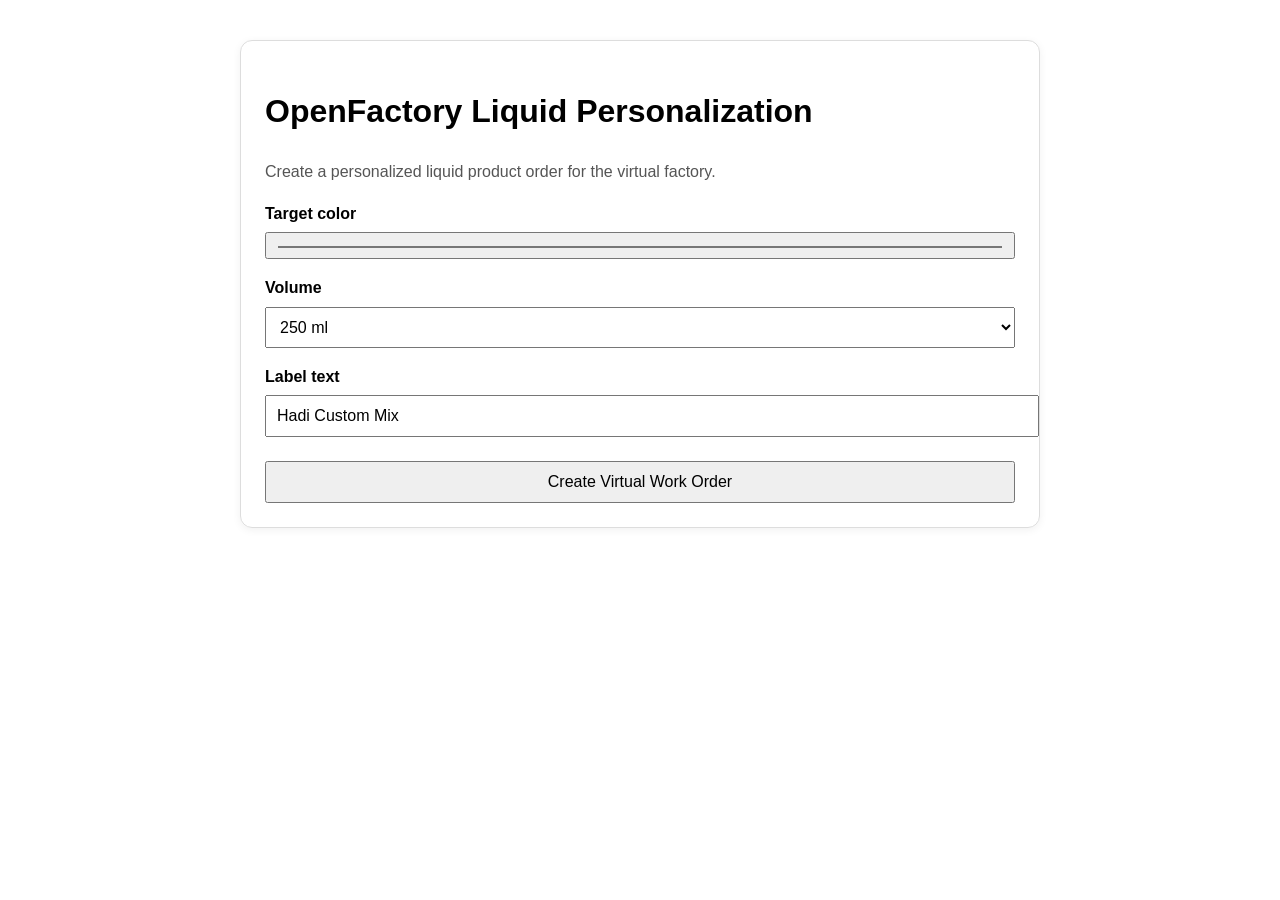
==== src/liquid_personalization_app/templates/index.html @ d04eb587 "Add initial Flask web app for virtual work orders" ====
<!doctype html>
<html lang="en">
  <head>
    <meta charset="utf-8">
    <title>OpenFactory Liquid Personalization</title>
    <style>
      body {
        font-family: Arial, sans-serif;
        max-width: 800px;
        margin: 40px auto;
        padding: 0 20px;
        line-height: 1.6;
      }

      .card {
        border: 1px solid #ddd;
        border-radius: 12px;
        padding: 24px;
        box-shadow: 0 2px 8px rgba(0, 0, 0, 0.06);
      }

      label {
        display: block;
        margin-top: 16px;
        font-weight: bold;
      }

      input,
      select,
      button {
        width: 100%;
        padding: 10px;
        margin-top: 6px;
        font-size: 1rem;
      }

      button {
        margin-top: 24px;
        cursor: pointer;
      }

      .subtitle {
        color: #555;
      }
    </style>
  </head>
  <body>
    <div class="card">
      <h1>OpenFactory Liquid Personalization</h1>
      <p class="subtitle">
        Create a personalized liquid product order for the virtual factory.
      </p>

      <form method="post" action="/order">
        <label for="color">Target color</label>
        <input id="color" name="color" type="color" value="#7840c8" required>

        <label for="volume_ml">Volume</label>
        <select id="volume_ml" name="volume_ml" required>
          <option value="100">100 ml</option>
          <option value="250" selected>250 ml</option>
          <option value="500">500 ml</option>
        </select>

        <label for="label_text">Label text</label>
        <input
          id="label_text"
          name="label_text"
          type="text"
          value="Hadi Custom Mix"
          required
        >

        <button type="submit">Create Virtual Work Order</button>
      </form>
    </div>
  </body>
</html>
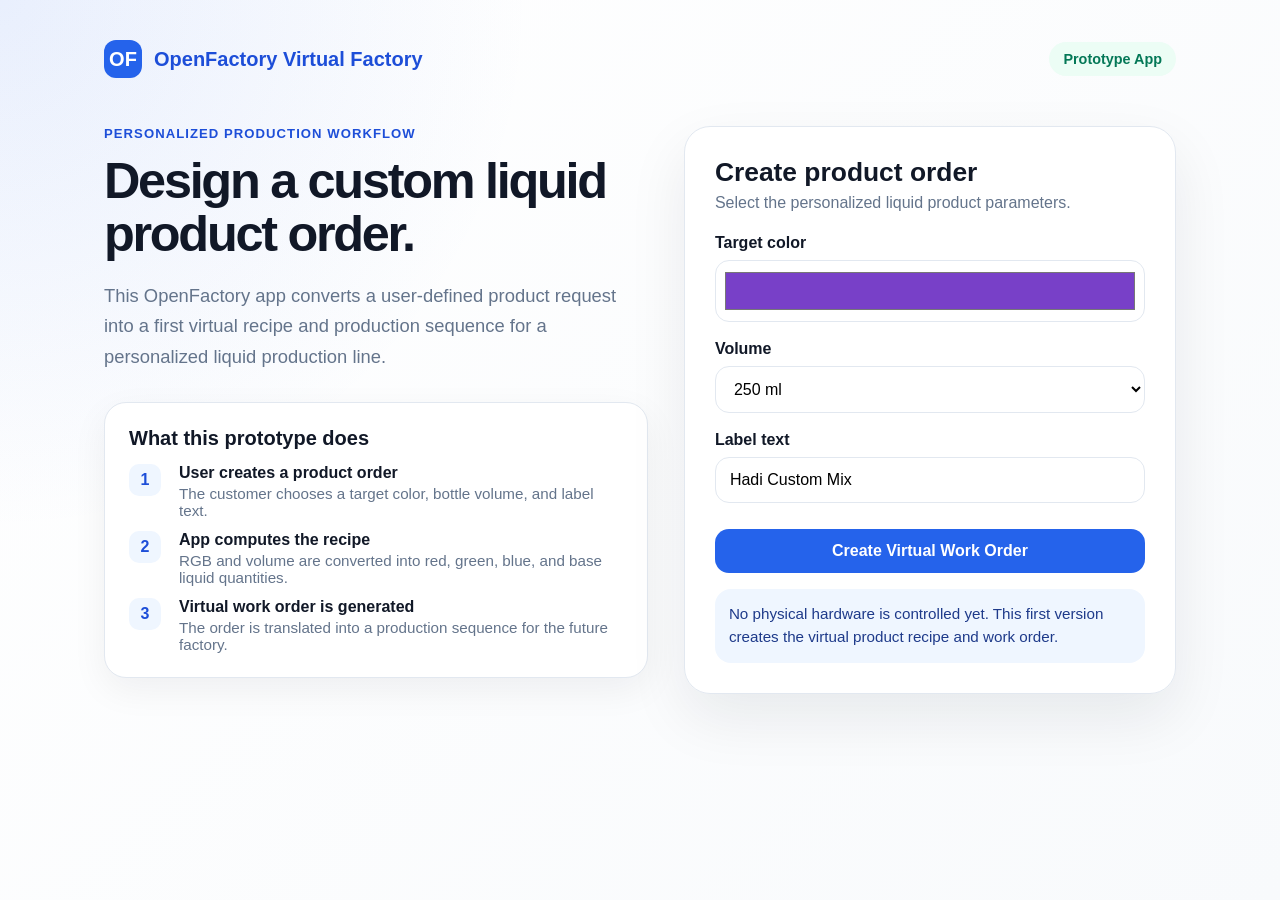
==== commit 8768547c: "Improve virtual work order web UI" ====
--- a/src/liquid_personalization_app/templates/index.html
+++ b/src/liquid_personalization_app/templates/index.html
@@ -4,75 +4,338 @@
     <meta charset="utf-8">
     <title>OpenFactory Liquid Personalization</title>
     <style>
+      :root {
+        --background: #f8fafc;
+        --card: #ffffff;
+        --text: #111827;
+        --muted: #64748b;
+        --border: #e2e8f0;
+        --primary: #2563eb;
+        --primary-dark: #1d4ed8;
+        --soft-blue: #eff6ff;
+        --soft-green: #ecfdf5;
+        --shadow: 0 24px 60px rgba(15, 23, 42, 0.08);
+      }
+
+      * {
+        box-sizing: border-box;
+      }
+
       body {
+        margin: 0;
+        min-height: 100vh;
         font-family: Arial, sans-serif;
-        max-width: 800px;
-        margin: 40px auto;
-        padding: 0 20px;
-        line-height: 1.6;
-      }
-
-      .card {
-        border: 1px solid #ddd;
+        background:
+          radial-gradient(circle at top left, rgba(37, 99, 235, 0.10), transparent 34%),
+          linear-gradient(135deg, #ffffff 0%, var(--background) 100%);
+        color: var(--text);
+      }
+
+      .page {
+        max-width: 1120px;
+        margin: 0 auto;
+        padding: 40px 24px 56px;
+      }
+
+      .topbar {
+        display: flex;
+        justify-content: space-between;
+        align-items: center;
+        margin-bottom: 48px;
+      }
+
+      .brand {
+        display: flex;
+        align-items: center;
+        gap: 12px;
+        font-weight: 800;
+        font-size: 1.25rem;
+        color: var(--primary-dark);
+      }
+
+      .brand-mark {
+        width: 38px;
+        height: 38px;
         border-radius: 12px;
+        background: var(--primary);
+        color: #ffffff;
+        display: grid;
+        place-items: center;
+        font-weight: 900;
+      }
+
+      .status {
+        padding: 9px 14px;
+        border-radius: 999px;
+        background: var(--soft-green);
+        color: #047857;
+        font-size: 0.9rem;
+        font-weight: 700;
+      }
+
+      .hero {
+        display: grid;
+        grid-template-columns: 1.05fr 0.95fr;
+        gap: 36px;
+        align-items: start;
+      }
+
+      .eyebrow {
+        color: var(--primary-dark);
+        font-weight: 800;
+        text-transform: uppercase;
+        letter-spacing: 0.08em;
+        font-size: 0.82rem;
+        margin-bottom: 14px;
+      }
+
+      h1 {
+        margin: 0;
+        font-size: 3.15rem;
+        line-height: 1.05;
+        letter-spacing: -0.045em;
+      }
+
+      .lead {
+        margin: 20px 0 0;
+        color: var(--muted);
+        font-size: 1.15rem;
+        line-height: 1.65;
+        max-width: 660px;
+      }
+
+      .concept-card {
+        margin-top: 30px;
+        background: var(--card);
+        border: 1px solid var(--border);
+        border-radius: 22px;
         padding: 24px;
-        box-shadow: 0 2px 8px rgba(0, 0, 0, 0.06);
+        box-shadow: 0 12px 36px rgba(15, 23, 42, 0.06);
+      }
+
+      .concept-card h2 {
+        margin: 0 0 14px;
+        font-size: 1.25rem;
+      }
+
+      .workflow {
+        display: grid;
+        gap: 12px;
+      }
+
+      .workflow-step {
+        display: grid;
+        grid-template-columns: 38px 1fr;
+        gap: 12px;
+        align-items: start;
+      }
+
+      .step-number {
+        width: 32px;
+        height: 32px;
+        border-radius: 10px;
+        background: var(--soft-blue);
+        color: var(--primary-dark);
+        display: grid;
+        place-items: center;
+        font-weight: 800;
+      }
+
+      .step-title {
+        font-weight: 800;
+      }
+
+      .step-description {
+        color: var(--muted);
+        margin-top: 3px;
+        font-size: 0.95rem;
+      }
+
+      .order-card {
+        background: rgba(255, 255, 255, 0.94);
+        border: 1px solid var(--border);
+        border-radius: 26px;
+        padding: 30px;
+        box-shadow: var(--shadow);
+      }
+
+      .order-card h2 {
+        margin: 0 0 6px;
+        font-size: 1.65rem;
+      }
+
+      .order-card p {
+        margin: 0 0 22px;
+        color: var(--muted);
       }
 
       label {
         display: block;
-        margin-top: 16px;
-        font-weight: bold;
+        margin-top: 18px;
+        margin-bottom: 8px;
+        font-weight: 800;
       }
 
       input,
       select,
       button {
         width: 100%;
-        padding: 10px;
-        margin-top: 6px;
+        border-radius: 14px;
+        border: 1px solid var(--border);
+        padding: 13px 14px;
         font-size: 1rem;
+        background: #ffffff;
+      }
+
+      input[type="color"] {
+        height: 62px;
+        padding: 7px;
+        cursor: pointer;
+      }
+
+      input:focus,
+      select:focus {
+        outline: 4px solid rgba(37, 99, 235, 0.14);
+        border-color: var(--primary);
       }
 
       button {
-        margin-top: 24px;
+        margin-top: 26px;
+        border: none;
+        background: var(--primary);
+        color: white;
+        font-weight: 800;
         cursor: pointer;
-      }
-
-      .subtitle {
-        color: #555;
+        transition: background 0.15s ease, transform 0.15s ease;
+      }
+
+      button:hover {
+        background: var(--primary-dark);
+        transform: translateY(-1px);
+      }
+
+      .hint {
+        margin-top: 16px;
+        padding: 14px;
+        border-radius: 16px;
+        background: var(--soft-blue);
+        color: #1e3a8a;
+        font-size: 0.95rem;
+        line-height: 1.5;
+      }
+
+      @media (max-width: 860px) {
+        .hero {
+          grid-template-columns: 1fr;
+        }
+
+        h1 {
+          font-size: 2.35rem;
+        }
+
+        .topbar {
+          align-items: flex-start;
+          gap: 16px;
+          flex-direction: column;
+          margin-bottom: 34px;
+        }
       }
     </style>
   </head>
+
   <body>
-    <div class="card">
-      <h1>OpenFactory Liquid Personalization</h1>
-      <p class="subtitle">
-        Create a personalized liquid product order for the virtual factory.
-      </p>
-
-      <form method="post" action="/order">
-        <label for="color">Target color</label>
-        <input id="color" name="color" type="color" value="#7840c8" required>
-
-        <label for="volume_ml">Volume</label>
-        <select id="volume_ml" name="volume_ml" required>
-          <option value="100">100 ml</option>
-          <option value="250" selected>250 ml</option>
-          <option value="500">500 ml</option>
-        </select>
-
-        <label for="label_text">Label text</label>
-        <input
-          id="label_text"
-          name="label_text"
-          type="text"
-          value="Hadi Custom Mix"
-          required
-        >
-
-        <button type="submit">Create Virtual Work Order</button>
-      </form>
-    </div>
+    <main class="page">
+      <header class="topbar">
+        <div class="brand">
+          <div class="brand-mark">OF</div>
+          <div>OpenFactory Virtual Factory</div>
+        </div>
+
+        <div class="status">Prototype App</div>
+      </header>
+
+      <section class="hero">
+        <div>
+          <div class="eyebrow">Personalized production workflow</div>
+
+          <h1>Design a custom liquid product order.</h1>
+
+          <p class="lead">
+            This OpenFactory app converts a user-defined product request into a
+            first virtual recipe and production sequence for a personalized liquid
+            production line.
+          </p>
+
+          <div class="concept-card">
+            <h2>What this prototype does</h2>
+
+            <div class="workflow">
+              <div class="workflow-step">
+                <div class="step-number">1</div>
+                <div>
+                  <div class="step-title">User creates a product order</div>
+                  <div class="step-description">
+                    The customer chooses a target color, bottle volume, and label text.
+                  </div>
+                </div>
+              </div>
+
+              <div class="workflow-step">
+                <div class="step-number">2</div>
+                <div>
+                  <div class="step-title">App computes the recipe</div>
+                  <div class="step-description">
+                    RGB and volume are converted into red, green, blue, and base liquid quantities.
+                  </div>
+                </div>
+              </div>
+
+              <div class="workflow-step">
+                <div class="step-number">3</div>
+                <div>
+                  <div class="step-title">Virtual work order is generated</div>
+                  <div class="step-description">
+                    The order is translated into a production sequence for the future factory.
+                  </div>
+                </div>
+              </div>
+            </div>
+          </div>
+        </div>
+
+        <div class="order-card">
+          <h2>Create product order</h2>
+          <p>Select the personalized liquid product parameters.</p>
+
+          <form method="post" action="/order">
+            <label for="color">Target color</label>
+            <input id="color" name="color" type="color" value="#7840c8" required>
+
+            <label for="volume_ml">Volume</label>
+            <select id="volume_ml" name="volume_ml" required>
+              <option value="100">100 ml</option>
+              <option value="250" selected>250 ml</option>
+              <option value="500">500 ml</option>
+            </select>
+
+            <label for="label_text">Label text</label>
+            <input
+              id="label_text"
+              name="label_text"
+              type="text"
+              value="Hadi Custom Mix"
+              required
+            >
+
+            <button type="submit">Create Virtual Work Order</button>
+
+            <div class="hint">
+              No physical hardware is controlled yet. This first version creates
+              the virtual product recipe and work order.
+            </div>
+          </form>
+        </div>
+      </section>
+    </main>
   </body>
 </html>
